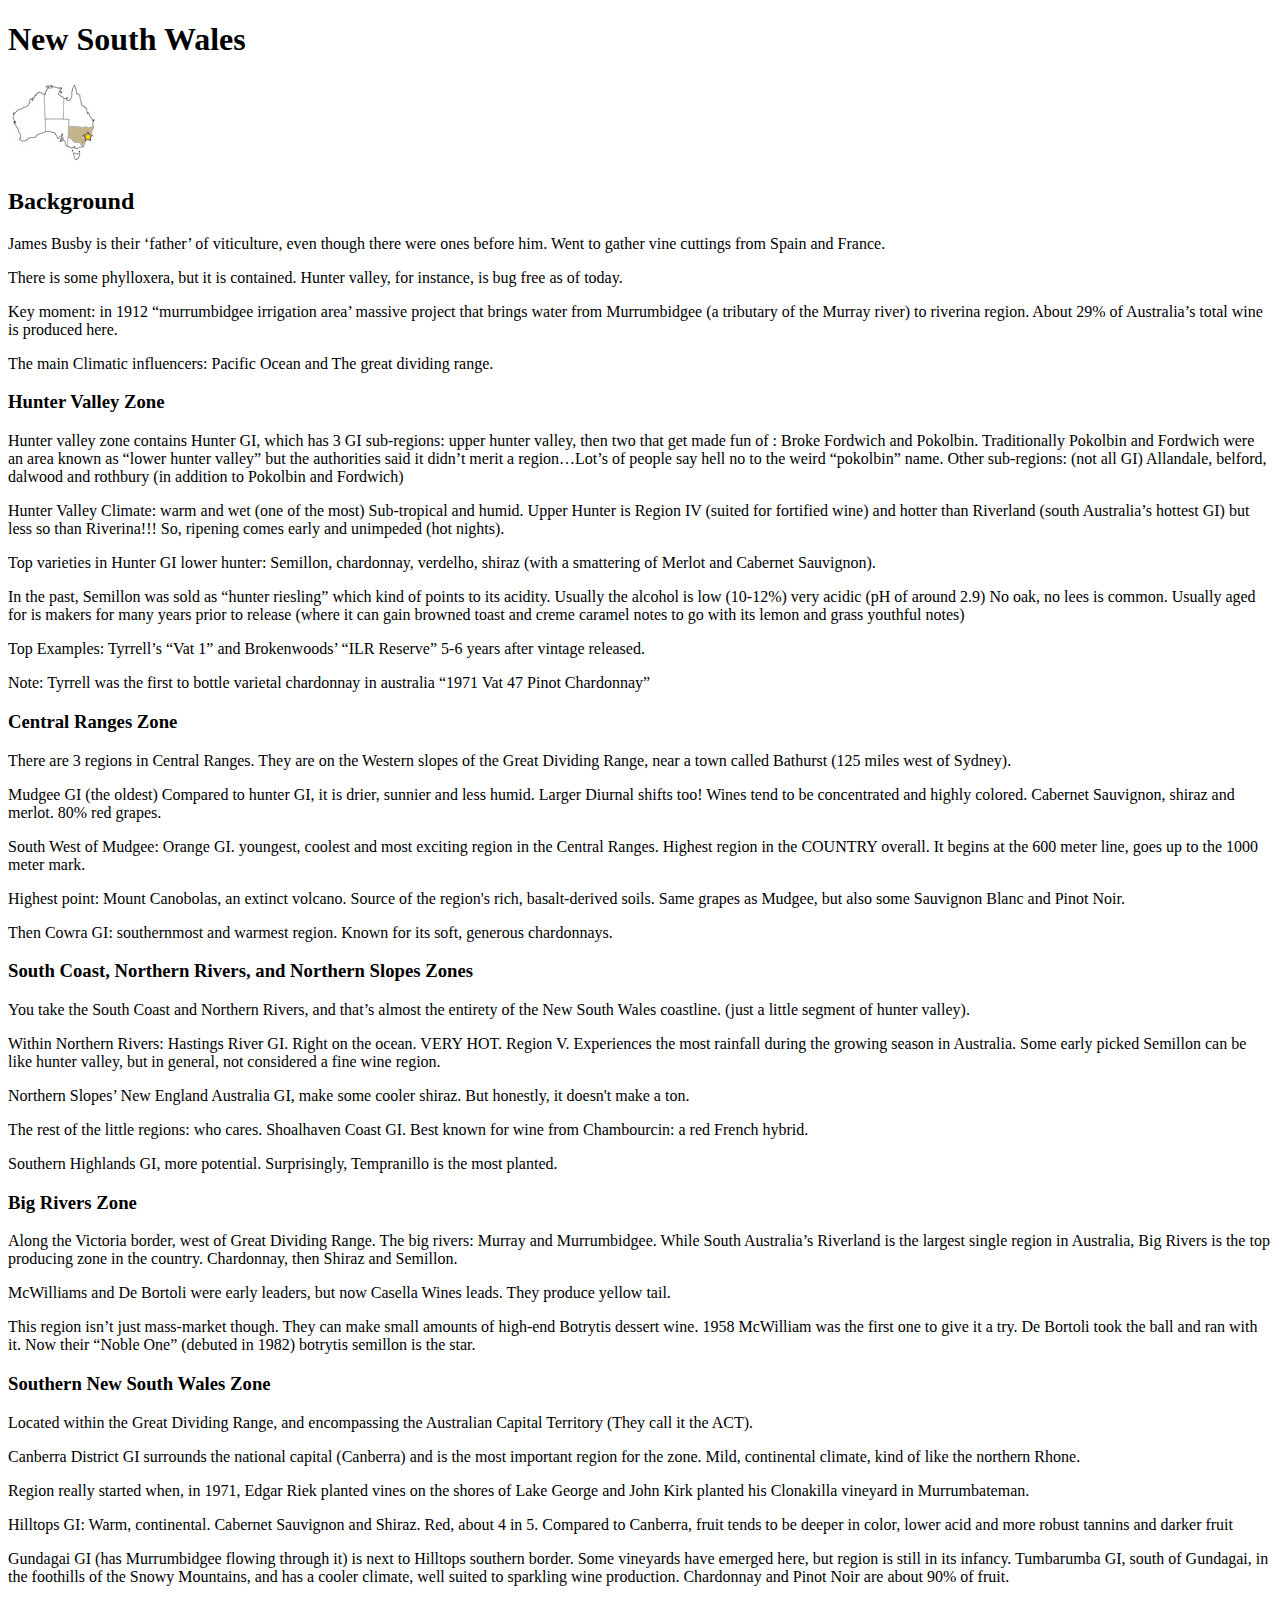
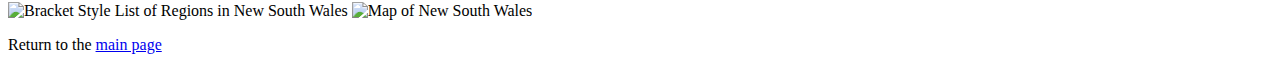
==== zones/new-south-wales.html @ f4718a25 "add New South Wales basics" ====
<!DOCTYPE html>
<html lang="en">
<head>
    <meta charset="UTF-8">
    <title>New South Wales</title>
</head>
<body>
    <h1>New South Wales</h1>
    <img src="../images/newsouthwales.jpg" alt="a small image of New South Wales">
    <h2>Background</h2>
    <p>James Busby is their ‘father’ of viticulture, even though there were ones before him. Went to gather vine cuttings from Spain and France.</p>
    <p>There is some phylloxera, but it is contained. Hunter valley, for instance, is bug free as of today.</p>
    <p>Key moment: in 1912 “murrumbidgee irrigation area’ massive project that brings water from Murrumbidgee (a tributary of the Murray river) to riverina region. 
        About 29% of Australia’s total wine is produced here.</p>
    <p>The main Climatic influencers: Pacific Ocean and The great dividing range. </p>

    <h3>Hunter Valley Zone</h3>

    <p>Hunter valley zone contains Hunter GI, which has 3 GI sub-regions: upper hunter valley, then two that get made fun of : Broke Fordwich and Pokolbin. Traditionally Pokolbin and Fordwich were an area known as “lower hunter valley” but the authorities said it didn’t merit a region…Lot’s of people say hell no to the weird “pokolbin” name.
        Other sub-regions: (not all GI) Allandale, belford, dalwood and rothbury (in addition to Pokolbin and Fordwich)</p>
    <p>Hunter Valley Climate: warm and wet (one of the most) Sub-tropical and humid. Upper Hunter is Region IV (suited for fortified wine) and hotter than Riverland (south Australia’s hottest GI) but less so than Riverina!!! So, ripening comes early and unimpeded (hot nights). </p>
    <p>Top varieties in Hunter GI lower hunter: Semillon, chardonnay, verdelho, shiraz (with a smattering of Merlot and Cabernet Sauvignon).</p>
    <p>In the past, Semillon was sold as “hunter riesling” which kind of points to its acidity.  Usually the alcohol is low (10-12%) very acidic (pH of around 2.9) No oak, no lees is common. Usually aged for is makers for many years prior to release (where it can gain browned toast and creme caramel notes to go with its lemon and grass youthful notes)</p>
    <p>Top Examples: Tyrrell’s “Vat 1” and Brokenwoods’ “ILR Reserve” 5-6 years after vintage released. </p>
    <p>Note: Tyrrell was the first to bottle varietal chardonnay in australia “1971 Vat 47 Pinot Chardonnay”</p>
   
    <h3>Central Ranges Zone</h3>
   
    <p>There are 3 regions in Central Ranges. They are on the Western slopes of the Great Dividing Range, near a town called Bathurst (125 miles west of Sydney).</p>
    <p>Mudgee GI (the oldest) Compared to hunter GI, it is drier, sunnier and less humid. Larger Diurnal shifts too! Wines tend to be concentrated and highly colored. Cabernet Sauvignon, shiraz and merlot. 80% red grapes. </p>
    <p>South West of Mudgee: Orange GI. youngest, coolest and most exciting region in the Central Ranges. Highest region in the COUNTRY overall. It begins at the 600 meter line, goes up to the 1000 meter mark.</p>
    <p>Highest point: Mount Canobolas, an extinct volcano. Source of the region's rich, basalt-derived soils. Same grapes as Mudgee, but also some Sauvignon Blanc and Pinot Noir.</p>
    <p>Then Cowra GI: southernmost and warmest region. Known for its soft, generous chardonnays.</p>

    <h3>South Coast, Northern Rivers, and Northern Slopes Zones</h3>
    
    <p>You take the South Coast and Northern Rivers, and that’s almost the entirety of the New South Wales coastline. (just a little segment of hunter valley).</p>
    <p>Within Northern Rivers: Hastings River GI. Right on the ocean. VERY HOT. Region V. Experiences the most rainfall during the growing season in Australia. Some early picked Semillon can be like hunter valley, but in general, not considered a fine wine region.</p>
    <p>Northern Slopes’ New England Australia GI, make some cooler shiraz. But honestly, it doesn't make a ton.</p>
    <p>The rest of the little regions: who cares. Shoalhaven Coast GI. Best known for wine from Chambourcin: a red French hybrid. </p>
    <p>Southern Highlands GI, more potential. Surprisingly, Tempranillo is the most planted.</p>

    <h3>Big Rivers Zone</h3>

    <p>Along the Victoria border, west of Great Dividing Range.  The big rivers: Murray and Murrumbidgee. 
        While South Australia’s Riverland is the largest single region in Australia, Big Rivers is the top producing zone in the country. Chardonnay, then Shiraz and Semillon. 
        </p>
    <p>McWilliams and De Bortoli were early leaders, but now Casella Wines leads. They produce yellow tail.</p>
    <p>This region isn’t just mass-market though. They can make small amounts of high-end Botrytis dessert wine. 1958 McWilliam was the first one to give it a try. De Bortoli took the ball and ran with it. Now their “Noble One” (debuted in 1982)  botrytis semillon is the star.</p>

    <h3>Southern New South Wales Zone</h3>

    <p>Located within the Great Dividing Range, and encompassing the Australian Capital Territory (They call it the ACT).</p>
    <p>Canberra District GI surrounds the national capital (Canberra) and is the most important region for the zone. Mild, continental climate, kind of like the northern Rhone. </p>
    <p>Region really started when, in 1971, Edgar Riek planted vines on the shores of Lake George and John Kirk planted his Clonakilla vineyard in Murrumbateman. </p>
    <p>Hilltops GI: Warm, continental. Cabernet Sauvignon and Shiraz. Red, about 4 in 5. Compared to Canberra, fruit tends to be deeper in color, lower acid and more robust tannins and darker fruit</p>
    <p>Gundagai GI (has Murrumbidgee flowing through it) is next to Hilltops southern border. Some vineyards have emerged here, but region is still in its infancy. 
        Tumbarumba GI, south of Gundagai, in the foothills of the Snowy Mountains, and has a cooler climate, well suited to sparkling wine production. Chardonnay and Pinot Noir are about 90% of fruit. 
        </p>

        <img  scr="../image/NSW.jpg" alt="Bracket Style List of Regions in New South Wales">
        <img scr="../image/NSW1.jpg" alt="Map of New South Wales">
        
    <p>Return to the <a href="../index.html">main page</a></p>



</body>
</html>
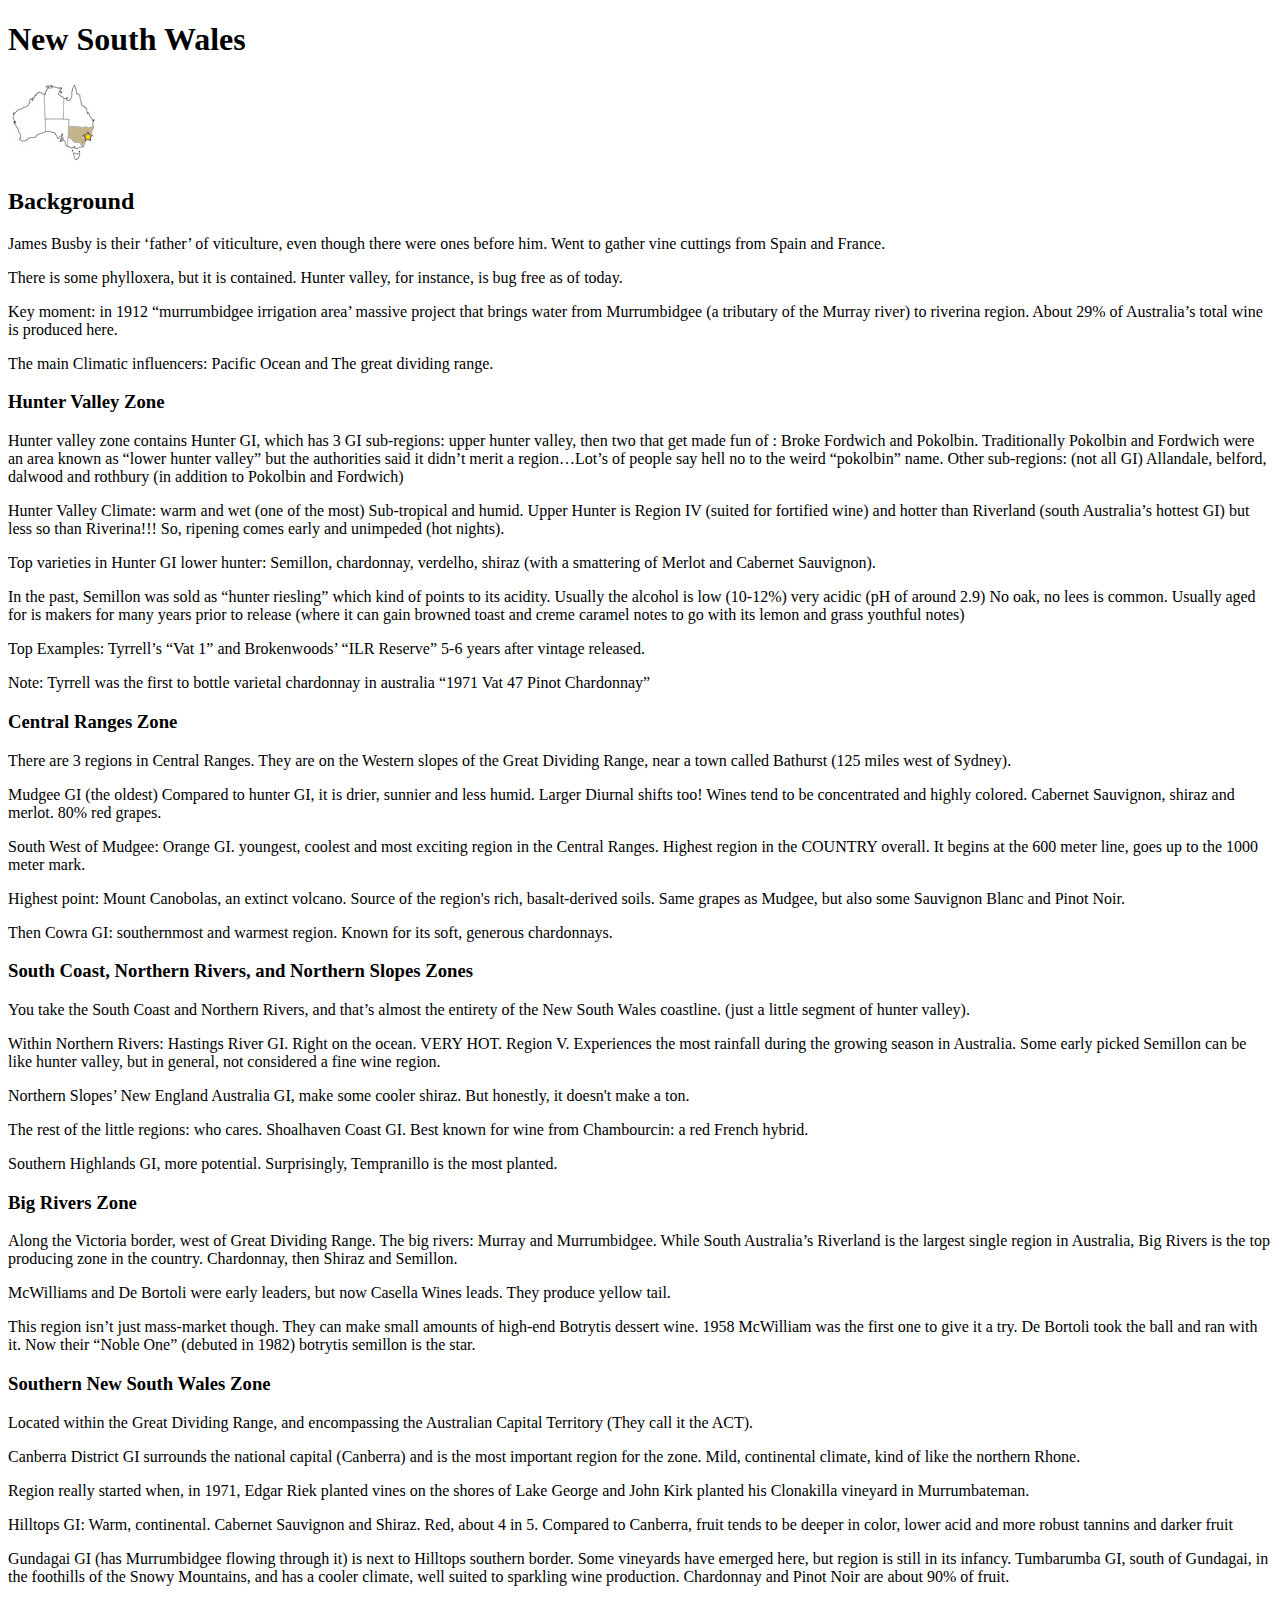
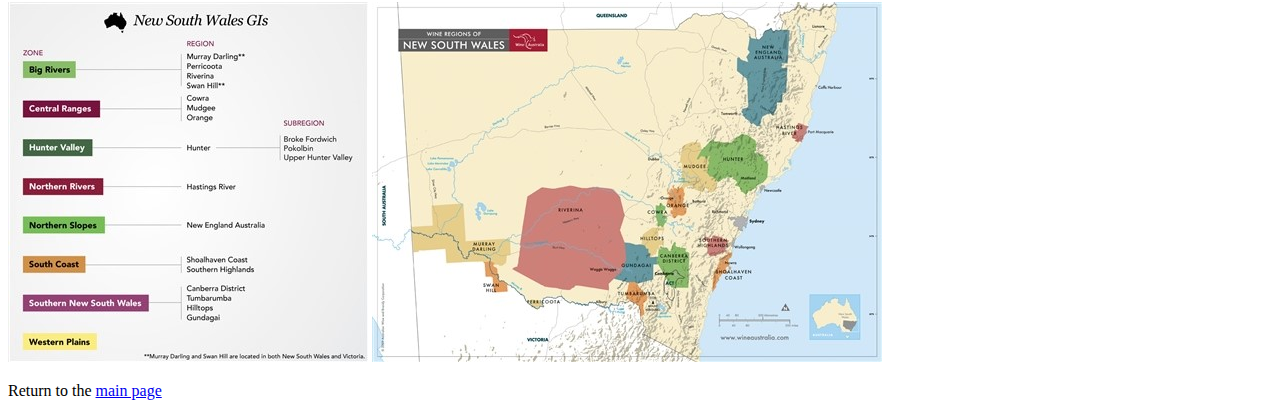
==== commit 9d935268: "fix small typo" ====
--- a/zones/new-south-wales.html
+++ b/zones/new-south-wales.html
@@ -58,9 +58,9 @@
         Tumbarumba GI, south of Gundagai, in the foothills of the Snowy Mountains, and has a cooler climate, well suited to sparkling wine production. Chardonnay and Pinot Noir are about 90% of fruit. 
         </p>
 
-        <img  scr="../image/NSW.jpg" alt="Bracket Style List of Regions in New South Wales">
-        <img scr="../image/NSW1.jpg" alt="Map of New South Wales">
-        
+        <img src="../images/NSW.jpg" alt="Bracket Style List of Regions in New South Wales">
+        <img src="../images/NSW1.jpg" alt="Map of New South Wales">
+
     <p>Return to the <a href="../index.html">main page</a></p>
 
 
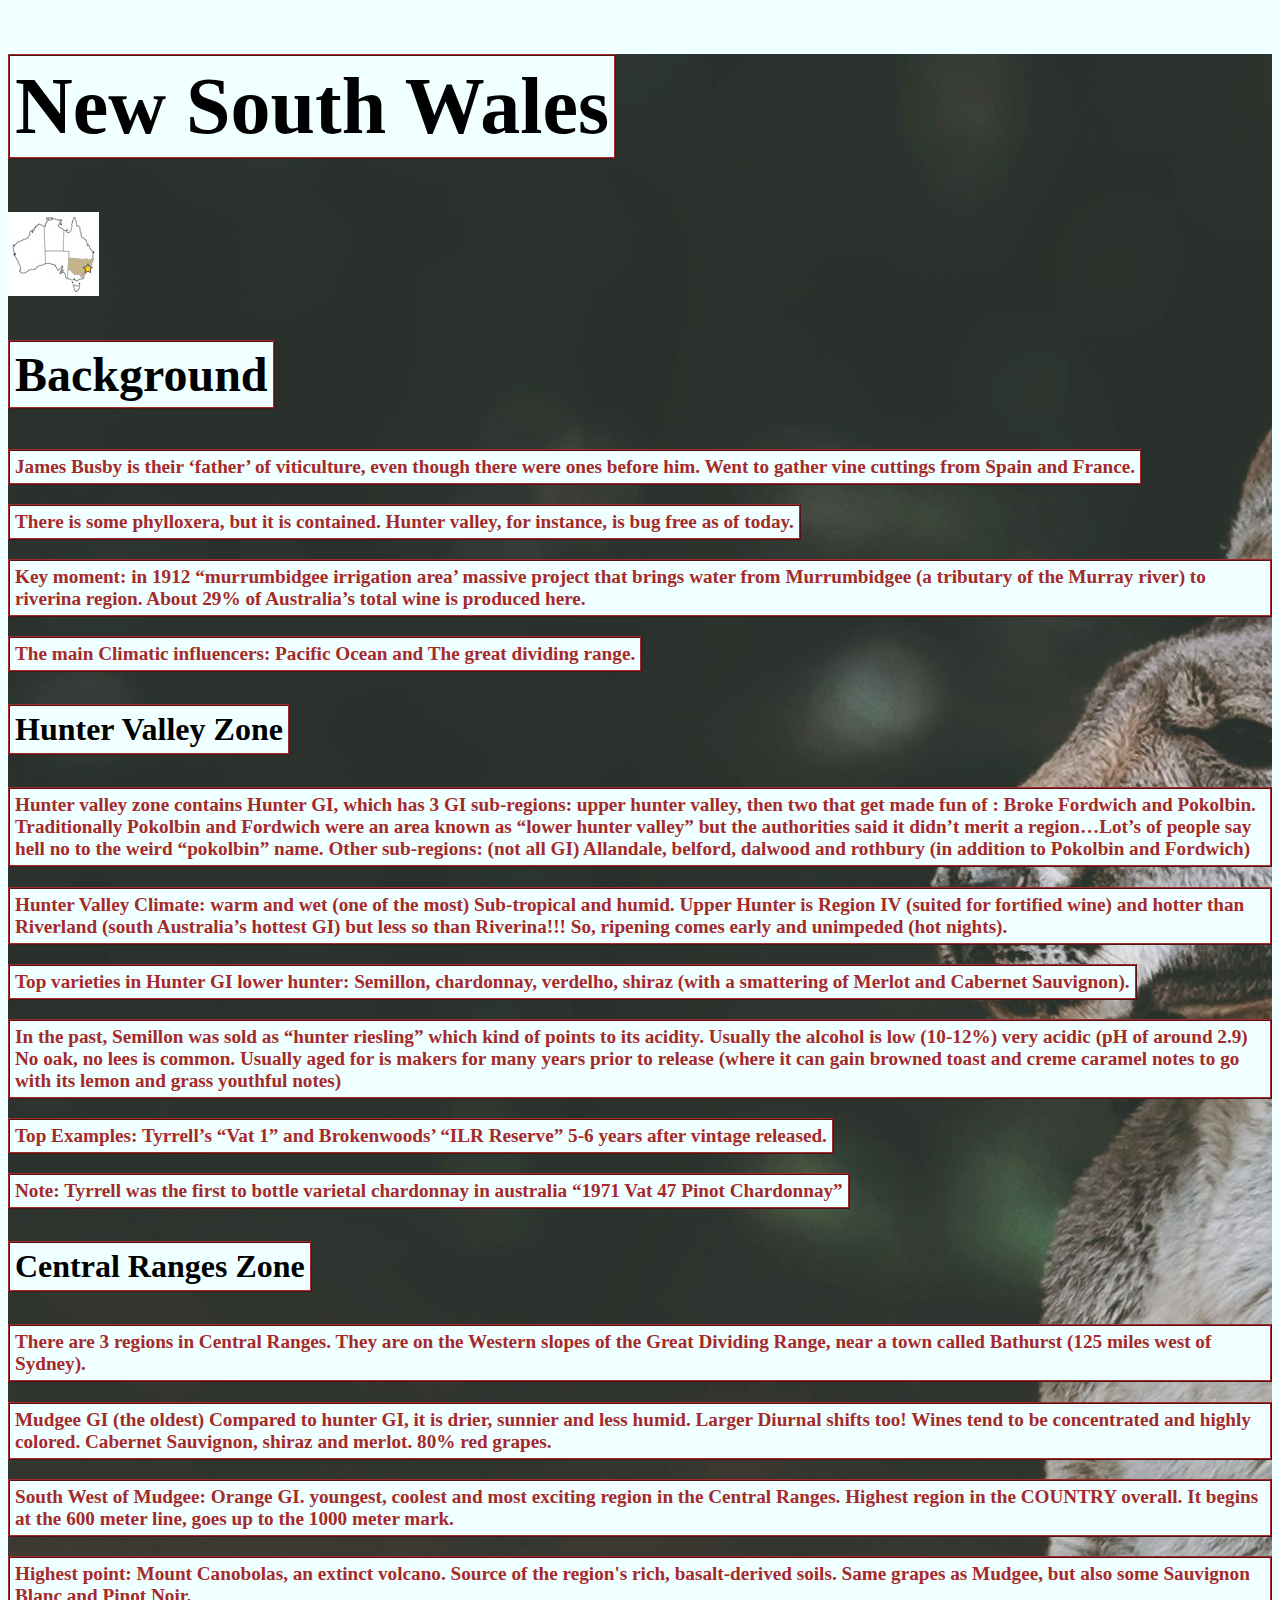
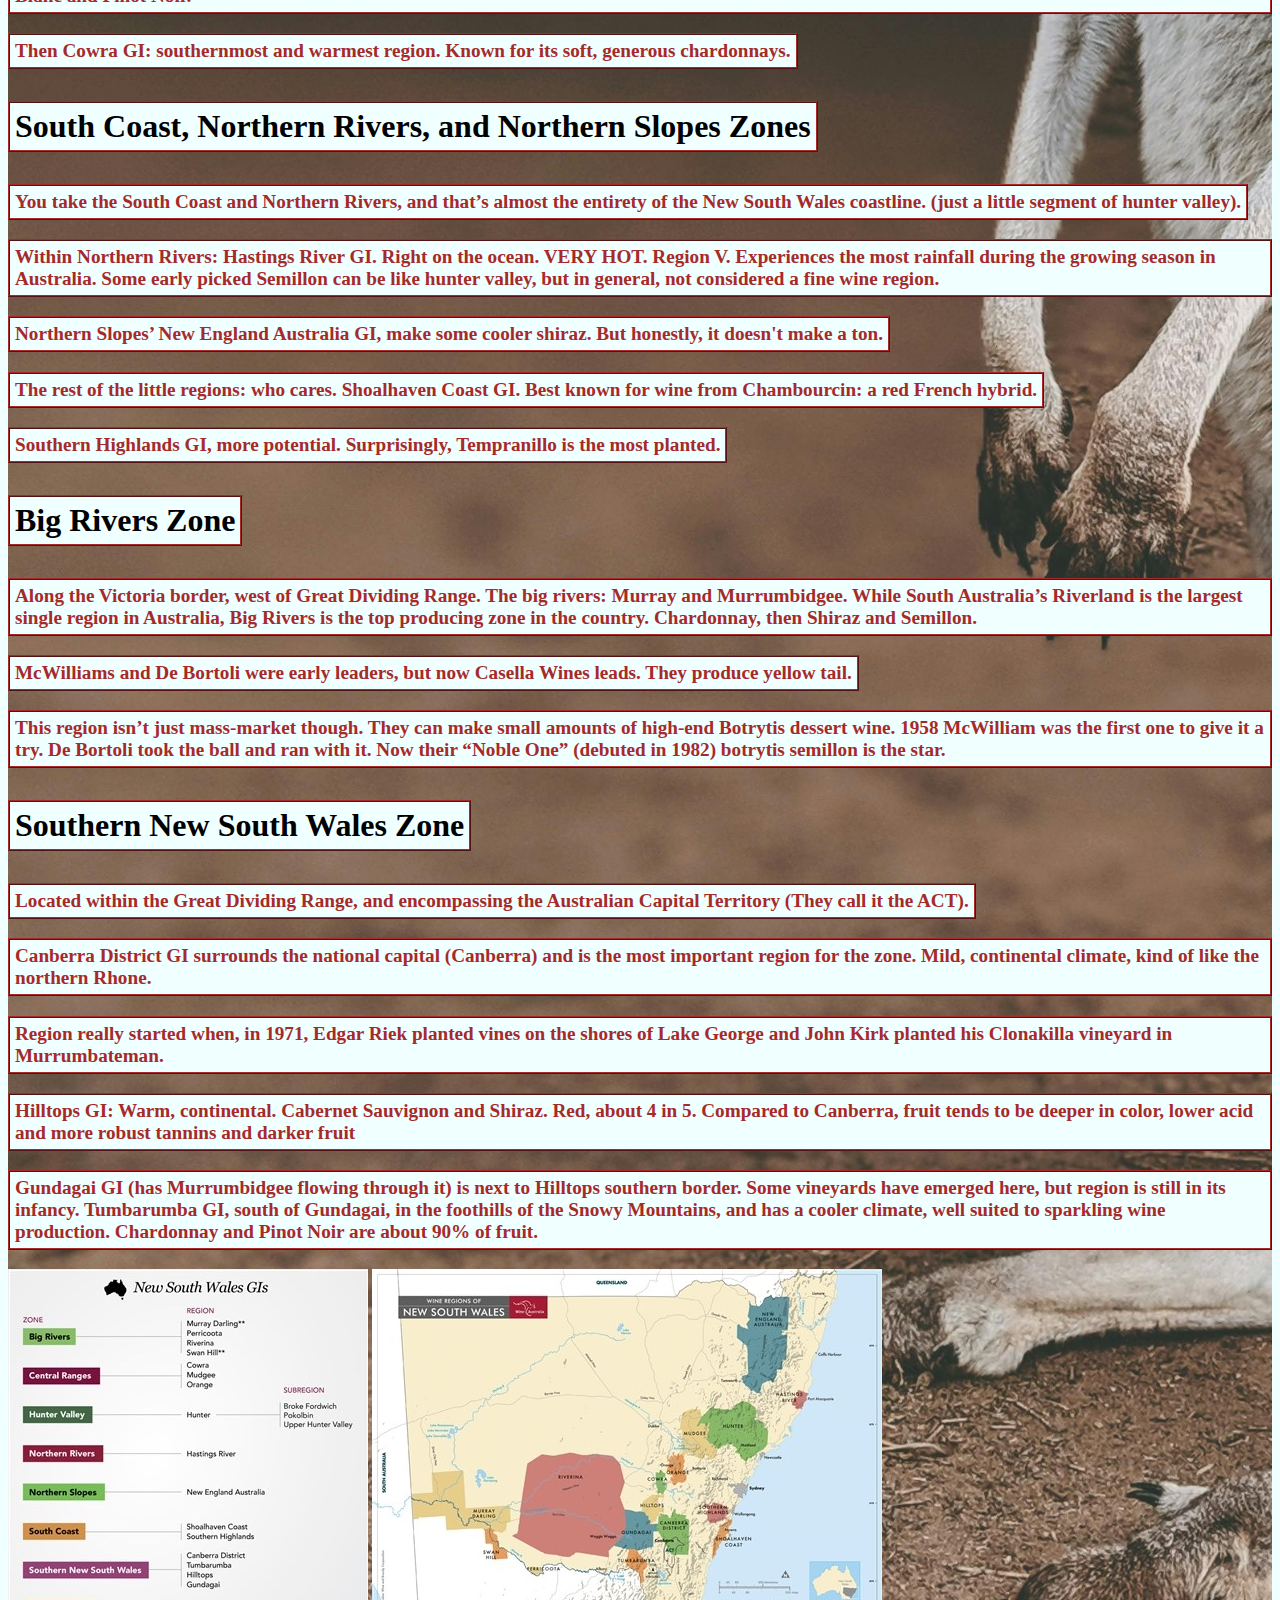
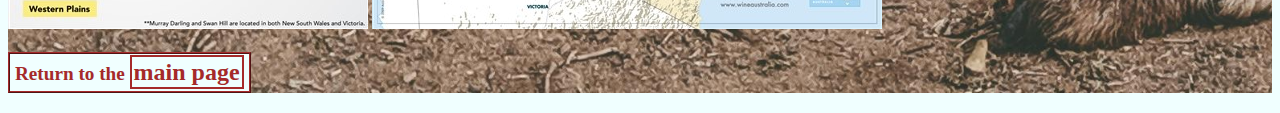
==== commit 2895fd3b: "add first css stylings" ====
--- a/zones/new-south-wales.html
+++ b/zones/new-south-wales.html
@@ -3,6 +3,7 @@
 <head>
     <meta charset="UTF-8">
     <title>New South Wales</title>
+    <link rel="stylesheet" href="../styles.css"> 
 </head>
 <body>
     <h1>New South Wales</h1>
--- a/styles.css
+++ b/styles.css
@@ -0,0 +1,79 @@
+body {
+    background-image: url('/images/pexels-valeriia-miller-2573494.jpg');
+    background-size: cover;
+}
+
+
+.region {
+    text-emphasis: 30px;
+    text-transform: uppercase;
+}
+
+.important-term {
+    text-emphasis:bold
+;
+}
+
+* {
+text-align: left;
+font-family:Georgia, 'Times New Roman', Times, serif;
+background-color:azure;
+}
+p,h1, h2, h3, li {
+    display:table;
+    padding:5px;
+    border:2px;
+    border-color:brown;
+    border-style:ridge;
+
+}
+
+p {
+    font-weight:900;
+    font-size: larger;
+    color:brown;
+
+}
+
+h1 {
+    font-size: 500%;
+    text-align: center;
+}
+
+
+h2 {
+    font-size: 300%;
+    text-align: center;
+}
+
+h3 {
+    font-size: 200%;
+}
+.span {
+    display: inline;
+}
+span.nav {
+    display:flex;
+    flex-wrap: wrap;
+    flex:auto;
+}
+
+li a, a{
+text-decoration: none;
+color:brown;
+font-size: 48px;
+border: 2px;
+border-color: brown;
+border-style:solid;
+padding:2px;
+}
+
+a{
+    text-decoration: none;
+    color:brown;
+    font-size: 24px;
+    border: 2px;
+    border-color: brown;
+    border-style:solid;
+    padding:2px;
+    }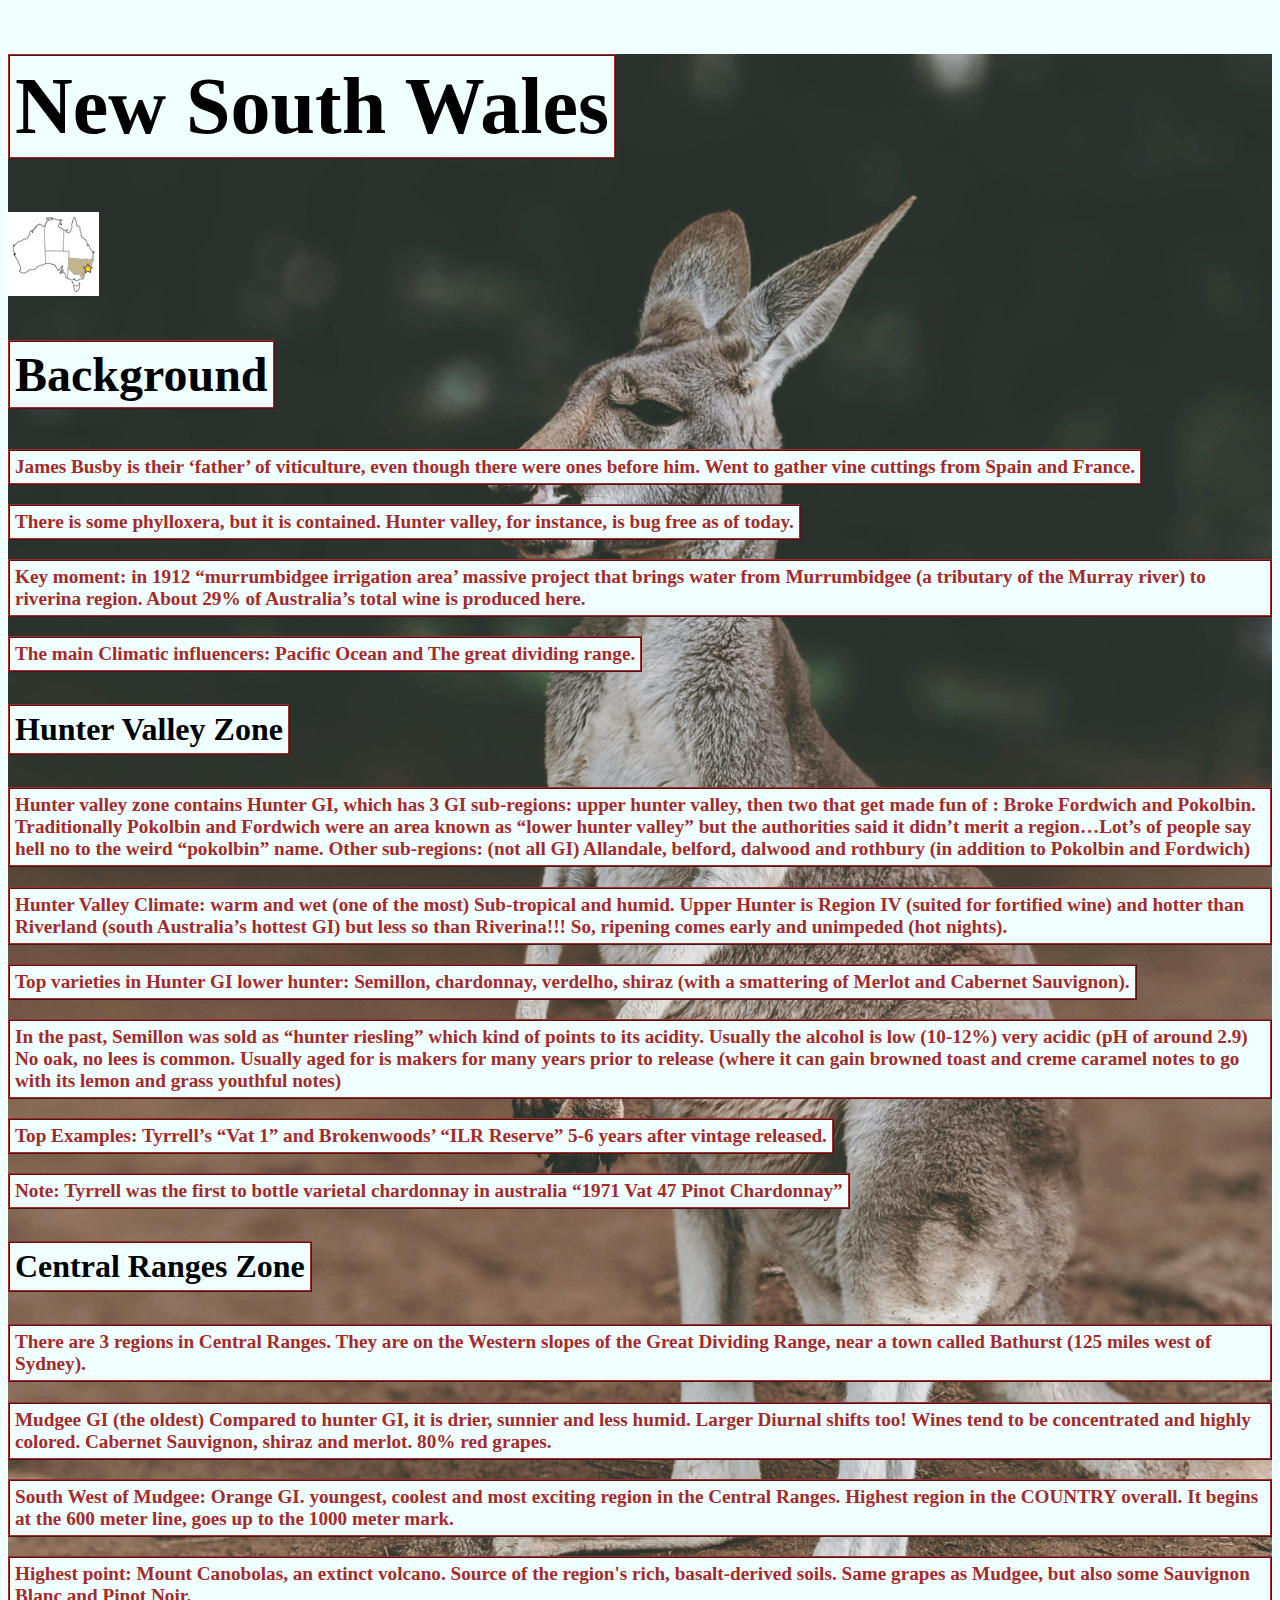
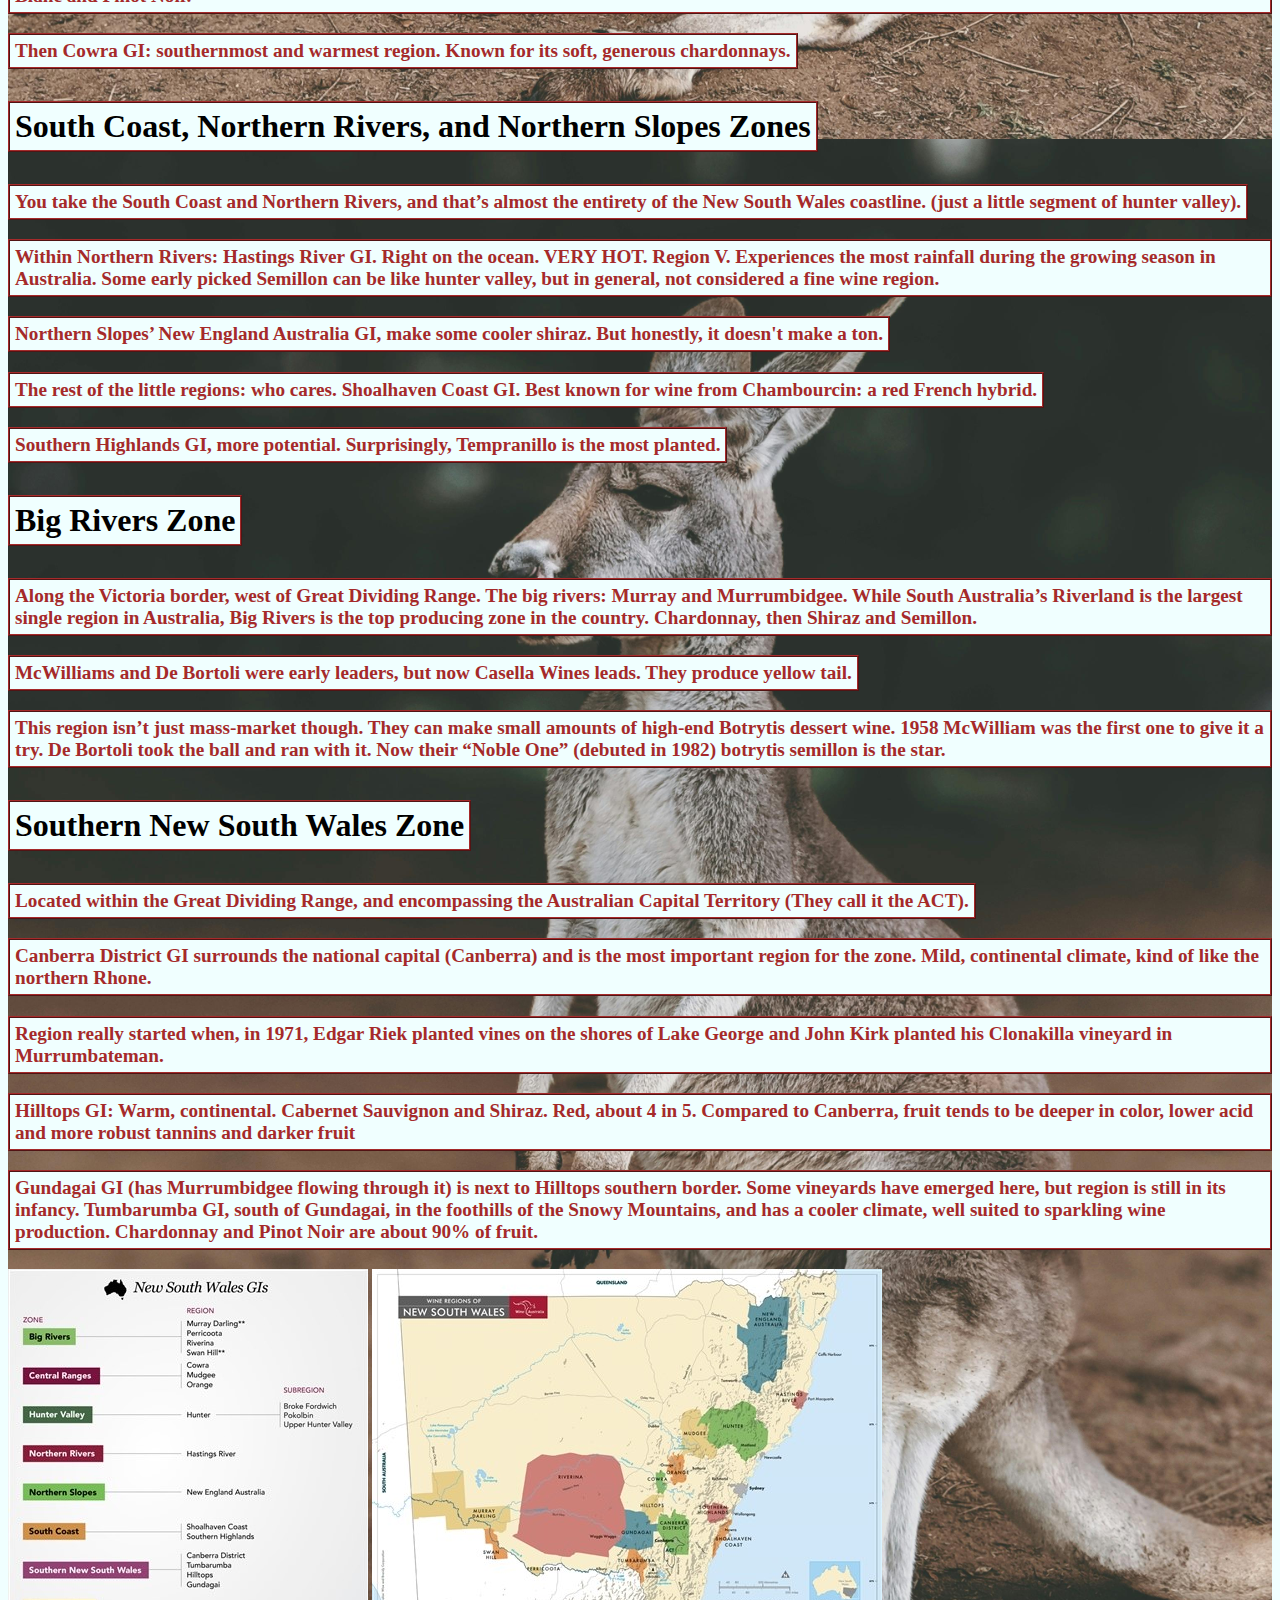
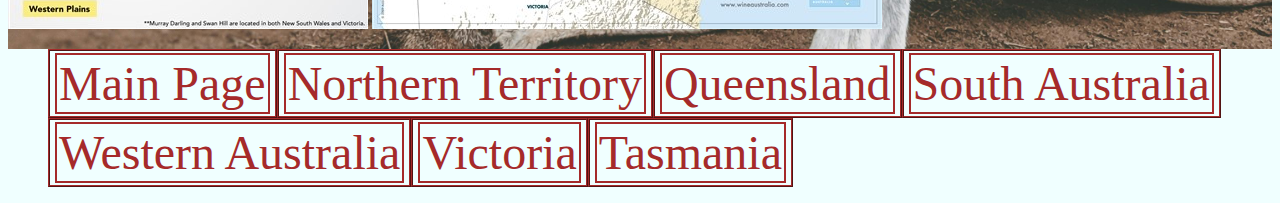
==== commit 599e2e8f: "add nav bar to all pages" ====
--- a/zones/new-south-wales.html
+++ b/zones/new-south-wales.html
@@ -5,7 +5,7 @@
     <title>New South Wales</title>
     <link rel="stylesheet" href="../styles.css"> 
 </head>
-<body>
+<body class="nested" class="nsw">
     <h1>New South Wales</h1>
     <img src="../images/newsouthwales.jpg" alt="a small image of New South Wales">
     <h2>Background</h2>
@@ -62,8 +62,17 @@
         <img src="../images/NSW.jpg" alt="Bracket Style List of Regions in New South Wales">
         <img src="../images/NSW1.jpg" alt="Map of New South Wales">
 
-    <p>Return to the <a href="../index.html">main page</a></p>
-
+   
+    <ul><span class="nav">
+        <li><a href="../index.html">Main Page</a></li>
+        <li><a href="./northern-territory.html">Northern Territory</a></li>
+        <li><a href="./queensland.html">Queensland</a></li>
+        <li><a href="./south-australia.html">South Australia</a></li>
+        <li><a href="./western-australia.html">Western Australia</a></li>
+        <li><a href="./victoria.html">Victoria</a></li>
+        <li><a href="./tasmania.html">Tasmania</a></li>
+    </span>
+    </ul>
 
 
 </body>
--- a/styles.css
+++ b/styles.css
@@ -1,8 +1,11 @@
 body {
-    background-image: url('/images/pexels-valeriia-miller-2573494.jpg');
-    background-size: cover;
+    background-image:url('./images/kangaroo.jpg');
+    background-size:contain;
 }
-
+body.nested {
+    background-image:url('./images/kangaroo.jpg');
+    background-size:contain;
+}
 
 .region {
     text-emphasis: 30px;
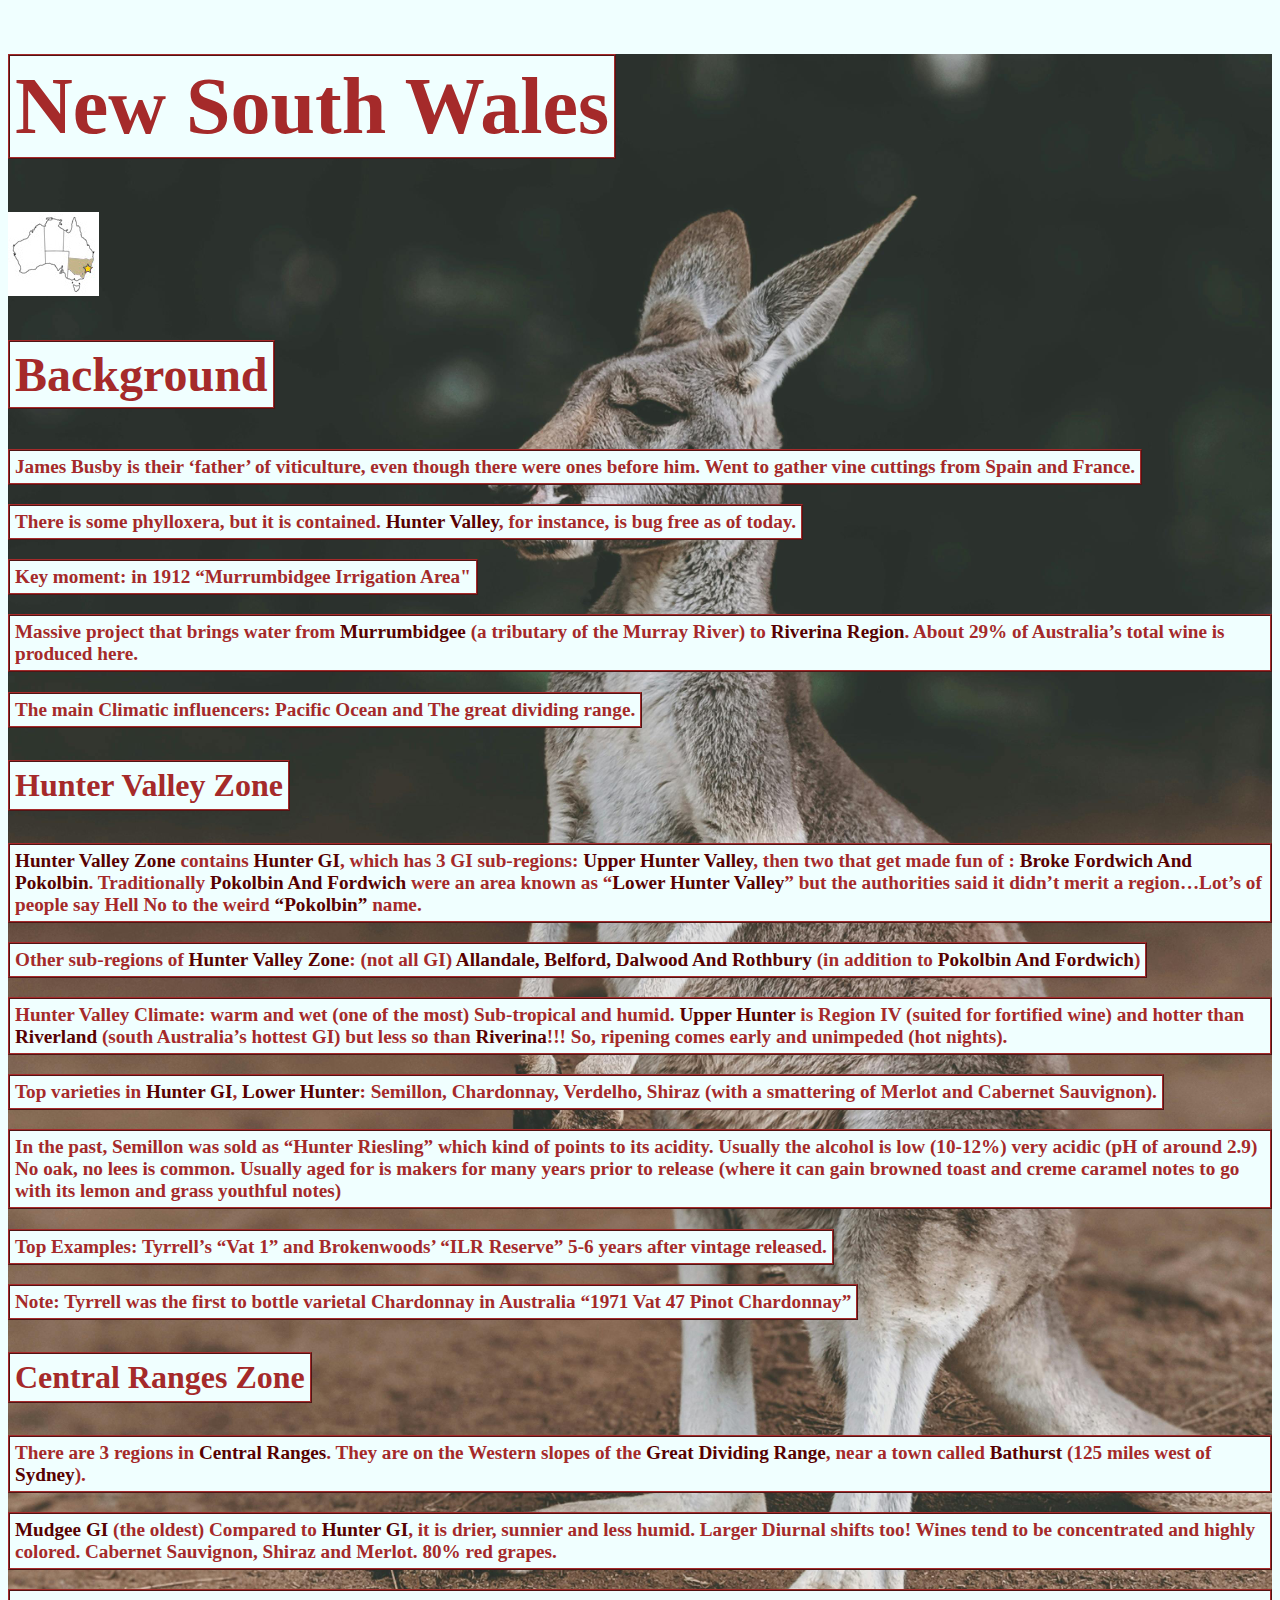
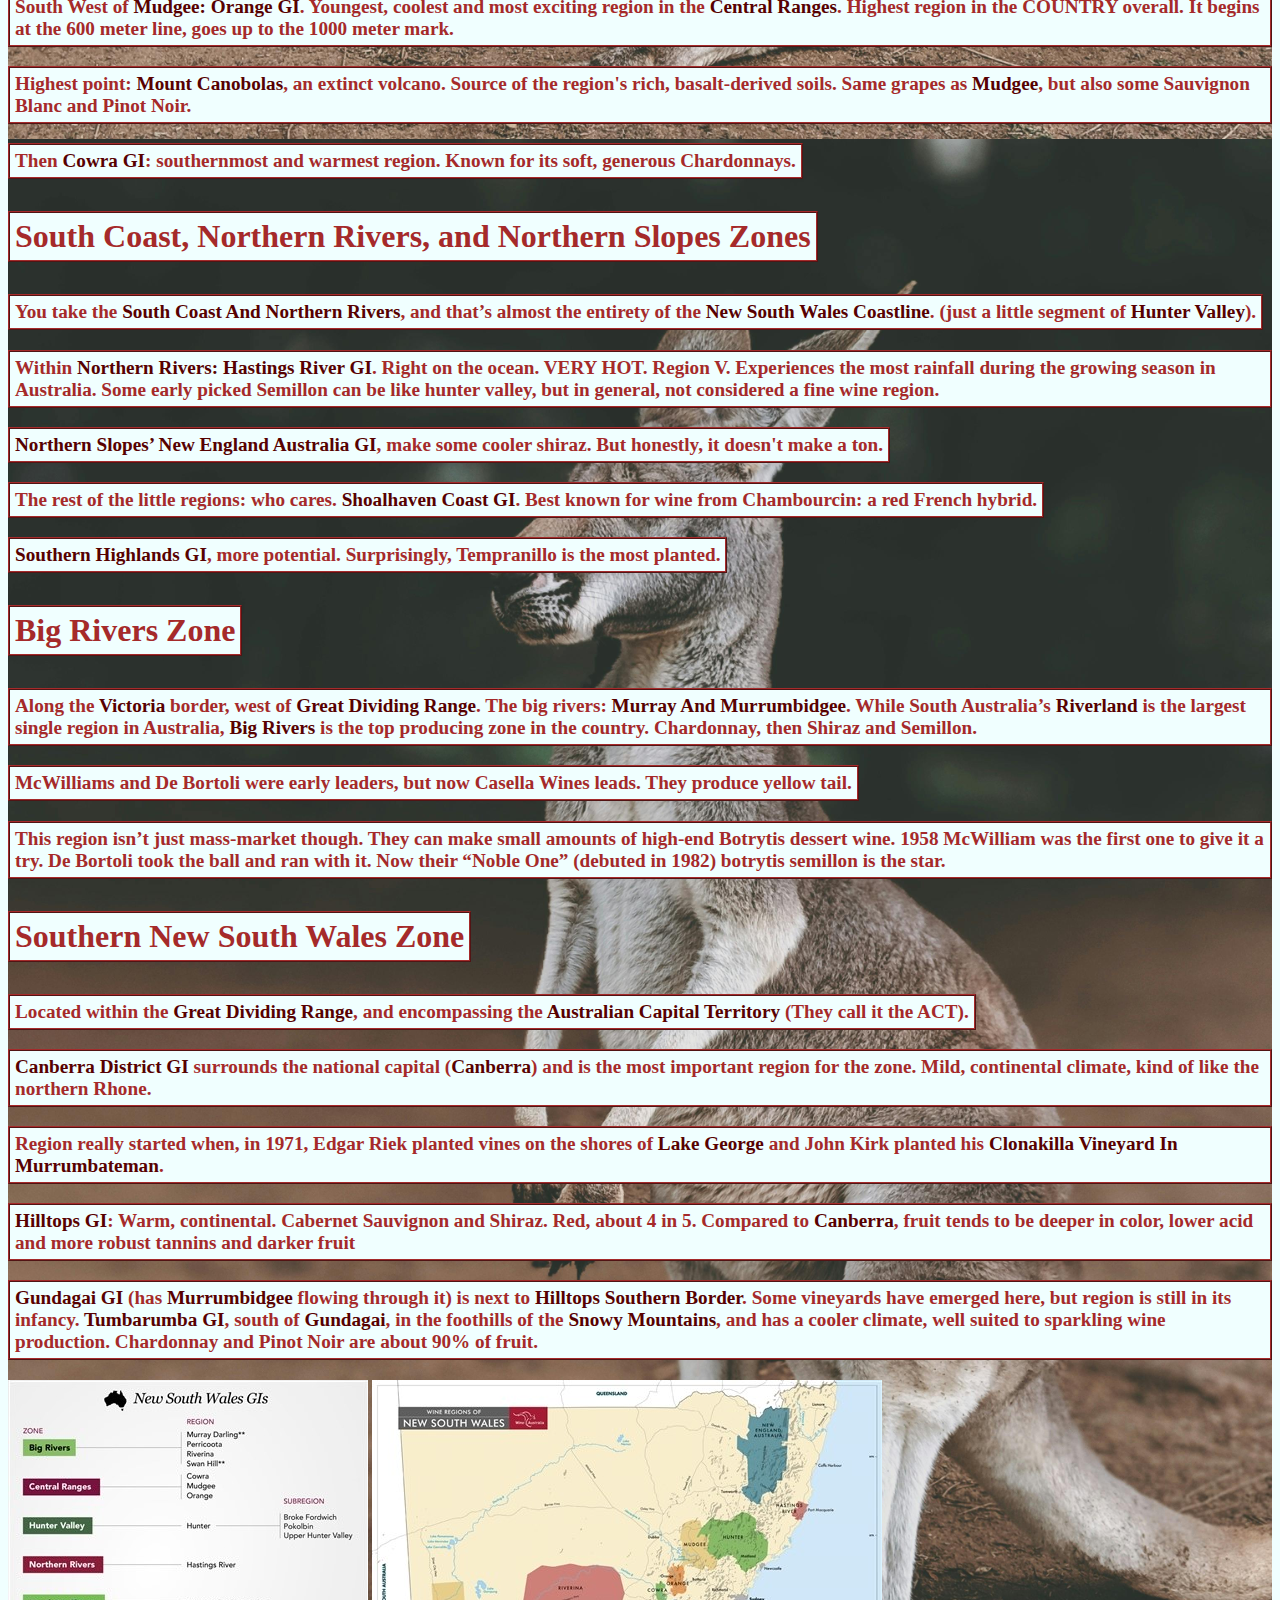
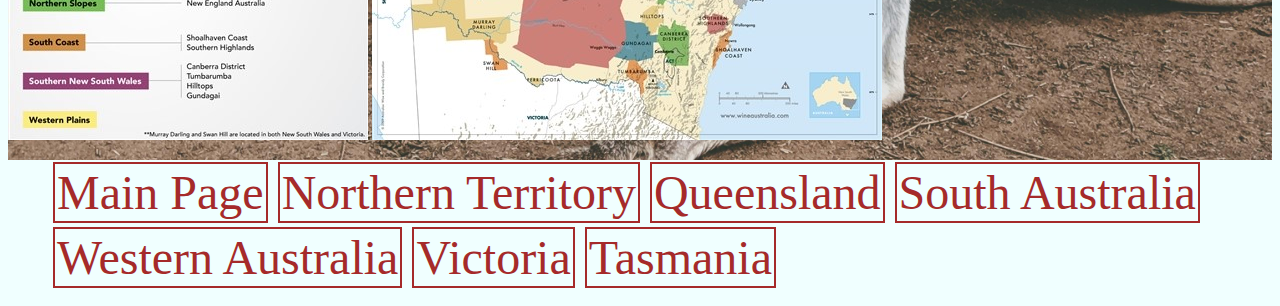
==== commit ff037c72: "add span and class to NSW" ====
--- a/zones/new-south-wales.html
+++ b/zones/new-south-wales.html
@@ -9,54 +9,100 @@
     <h1>New South Wales</h1>
     <img src="../images/newsouthwales.jpg" alt="a small image of New South Wales">
     <h2>Background</h2>
-    <p>James Busby is their ‘father’ of viticulture, even though there were ones before him. Went to gather vine cuttings from Spain and France.</p>
-    <p>There is some phylloxera, but it is contained. Hunter valley, for instance, is bug free as of today.</p>
-    <p>Key moment: in 1912 “murrumbidgee irrigation area’ massive project that brings water from Murrumbidgee (a tributary of the Murray river) to riverina region. 
+    <p><span class="important-person">James Busby</span> is their ‘father’ of viticulture, even though there were ones before him. 
+        Went to gather vine cuttings from Spain and France.</p>
+    <p>There is some <span class="important-terms">phylloxera</span>, but it is contained. <span class="region">Hunter valley</span>, for instance, is bug free as of today.</p>
+    <p>Key moment: in 1912 <span class="important-terms">“Murrumbidgee Irrigation Area"</span> </p>
+    <p>Massive project that brings water from <span class="region">Murrumbidgee</span>
+         (a tributary of the Murray River) to <span class="region">Riverina region</span>. 
         About 29% of Australia’s total wine is produced here.</p>
     <p>The main Climatic influencers: Pacific Ocean and The great dividing range. </p>
 
     <h3>Hunter Valley Zone</h3>
 
-    <p>Hunter valley zone contains Hunter GI, which has 3 GI sub-regions: upper hunter valley, then two that get made fun of : Broke Fordwich and Pokolbin. Traditionally Pokolbin and Fordwich were an area known as “lower hunter valley” but the authorities said it didn’t merit a region…Lot’s of people say hell no to the weird “pokolbin” name.
-        Other sub-regions: (not all GI) Allandale, belford, dalwood and rothbury (in addition to Pokolbin and Fordwich)</p>
-    <p>Hunter Valley Climate: warm and wet (one of the most) Sub-tropical and humid. Upper Hunter is Region IV (suited for fortified wine) and hotter than Riverland (south Australia’s hottest GI) but less so than Riverina!!! So, ripening comes early and unimpeded (hot nights). </p>
-    <p>Top varieties in Hunter GI lower hunter: Semillon, chardonnay, verdelho, shiraz (with a smattering of Merlot and Cabernet Sauvignon).</p>
-    <p>In the past, Semillon was sold as “hunter riesling” which kind of points to its acidity.  Usually the alcohol is low (10-12%) very acidic (pH of around 2.9) No oak, no lees is common. Usually aged for is makers for many years prior to release (where it can gain browned toast and creme caramel notes to go with its lemon and grass youthful notes)</p>
+    <p><span class="region">Hunter Valley Zone</span> contains <span class="region">Hunter GI</span>, 
+        which has 3 GI sub-regions: <span class="region">Upper Hunter Valley</span>, 
+        then two that get made fun of : <span class="region">Broke Fordwich and Pokolbin</span>. 
+        Traditionally <span class="region">Pokolbin and Fordwich</span> were an area known as “<span class="region">Lower Hunter Valley</span>” 
+        but the authorities said it didn’t merit a region…Lot’s of people say Hell No to the weird
+         <span class="region">“pokolbin”</span> name.</p>
+        <p>Other sub-regions of <span class="region">Hunter Valley Zone</span>: 
+            (not all GI) <span class="region">Allandale, Belford, Dalwood and Rothbury</span> (in addition to <span class="region">Pokolbin and Fordwich</span>)</p>
+    <p>Hunter Valley Climate: warm and wet (one of the most) Sub-tropical and humid.
+        <span class="region">Upper Hunter</span> is Region IV (suited for fortified wine) and hotter than <span class="region">Riverland</span> 
+        (south Australia’s hottest GI) but less so than <span class="region">Riverina</span>!!! So, ripening comes early and unimpeded (hot nights). </p>
+    <p>Top varieties in <span class="region">Hunter GI</span>, <span class="region">Lower Hunter</span>: 
+        Semillon, Chardonnay, Verdelho, Shiraz (with a smattering of Merlot and Cabernet Sauvignon).</p>
+    <p>In the past, Semillon was sold as “Hunter Riesling” which kind of points to its acidity. 
+         Usually the alcohol is low (10-12%) very acidic (pH of around 2.9) No oak, no lees is common. 
+         Usually aged for is makers for many years prior to release 
+         (where it can gain browned toast and creme caramel notes to go with its lemon and grass youthful notes)</p>
     <p>Top Examples: Tyrrell’s “Vat 1” and Brokenwoods’ “ILR Reserve” 5-6 years after vintage released. </p>
-    <p>Note: Tyrrell was the first to bottle varietal chardonnay in australia “1971 Vat 47 Pinot Chardonnay”</p>
+    <p>Note: Tyrrell was the first to bottle varietal Chardonnay in Australia “1971 Vat 47 Pinot Chardonnay”</p>
    
     <h3>Central Ranges Zone</h3>
    
-    <p>There are 3 regions in Central Ranges. They are on the Western slopes of the Great Dividing Range, near a town called Bathurst (125 miles west of Sydney).</p>
-    <p>Mudgee GI (the oldest) Compared to hunter GI, it is drier, sunnier and less humid. Larger Diurnal shifts too! Wines tend to be concentrated and highly colored. Cabernet Sauvignon, shiraz and merlot. 80% red grapes. </p>
-    <p>South West of Mudgee: Orange GI. youngest, coolest and most exciting region in the Central Ranges. Highest region in the COUNTRY overall. It begins at the 600 meter line, goes up to the 1000 meter mark.</p>
-    <p>Highest point: Mount Canobolas, an extinct volcano. Source of the region's rich, basalt-derived soils. Same grapes as Mudgee, but also some Sauvignon Blanc and Pinot Noir.</p>
-    <p>Then Cowra GI: southernmost and warmest region. Known for its soft, generous chardonnays.</p>
+    <p>There are 3 regions in <span class="region">Central Ranges</span>. 
+        They are on the Western slopes of the <span class="region">Great Dividing Range</span>, 
+        near a town called <span class="region">Bathurst</span> (125 miles west of <span class="region">Sydney</span>).</p>
+    <p><span class="region">Mudgee GI</span> (the oldest) Compared to <span class="region">Hunter GI</span>,
+         it is drier, sunnier and less humid. Larger Diurnal shifts too! Wines tend 
+         to be concentrated and highly colored. Cabernet Sauvignon, Shiraz and Merlot. 80% red grapes. </p>
+    <p>South West of <span class="region">Mudgee: Orange GI</span>. 
+        Youngest, coolest and most exciting region in the <span class="region">Central Ranges</span>.
+         Highest region in the COUNTRY overall. It begins at the 600 meter line, goes up to the 1000 meter mark.</p>
+    <p>Highest point: <span class="region">Mount Canobolas</span>, an extinct volcano. 
+        Source of the region's rich, basalt-derived soils. Same grapes as <span class="region">Mudgee</span>,
+         but also some Sauvignon Blanc and Pinot Noir.</p>
+    <p>Then <span class="region">Cowra GI</span>: southernmost and warmest region. 
+        Known for its soft, generous Chardonnays.</p>
 
     <h3>South Coast, Northern Rivers, and Northern Slopes Zones</h3>
     
-    <p>You take the South Coast and Northern Rivers, and that’s almost the entirety of the New South Wales coastline. (just a little segment of hunter valley).</p>
-    <p>Within Northern Rivers: Hastings River GI. Right on the ocean. VERY HOT. Region V. Experiences the most rainfall during the growing season in Australia. Some early picked Semillon can be like hunter valley, but in general, not considered a fine wine region.</p>
-    <p>Northern Slopes’ New England Australia GI, make some cooler shiraz. But honestly, it doesn't make a ton.</p>
-    <p>The rest of the little regions: who cares. Shoalhaven Coast GI. Best known for wine from Chambourcin: a red French hybrid. </p>
-    <p>Southern Highlands GI, more potential. Surprisingly, Tempranillo is the most planted.</p>
+    <p>You take the <span class="region">South Coast and Northern Rivers</span>, 
+        and that’s almost the entirety of the <span class="region">New South Wales coastline</span>.
+         (just a little segment of <span class="region">Hunter Valley</span>).</p>
+    <p>Within <span class="region">Northern Rivers: Hastings River GI</span>. Right on the ocean. 
+        VERY HOT. Region V. Experiences the most rainfall during the growing season in Australia. 
+        Some early picked Semillon can be like hunter valley, but in general, not considered a fine wine region.</p>
+    <p><span class="region">Northern Slopes’ New England Australia GI</span>, make some cooler shiraz. 
+        But honestly, it doesn't make a ton.</p>
+    <p>The rest of the little regions: who cares. <span class="region">Shoalhaven Coast GI</span>. Best known for wine from 
+        Chambourcin: a red French hybrid. </p>
+    <p><span class="region">Southern Highlands GI</span>, more potential. Surprisingly, Tempranillo is the most planted.</p>
 
     <h3>Big Rivers Zone</h3>
 
-    <p>Along the Victoria border, west of Great Dividing Range.  The big rivers: Murray and Murrumbidgee. 
-        While South Australia’s Riverland is the largest single region in Australia, Big Rivers is the top producing zone in the country. Chardonnay, then Shiraz and Semillon. 
+    <p>Along the <span class="region">Victoria</span> border, west of <span class="region">Great Dividing Range</span>.
+          The big rivers: <span class="region">Murray and Murrumbidgee</span>. 
+        While South Australia’s <span class="region">Riverland</span> is the largest single region in Australia, <span class="region">Big Rivers</span>
+         is the top producing zone in the country. Chardonnay, then Shiraz and Semillon. 
         </p>
     <p>McWilliams and De Bortoli were early leaders, but now Casella Wines leads. They produce yellow tail.</p>
-    <p>This region isn’t just mass-market though. They can make small amounts of high-end Botrytis dessert wine. 1958 McWilliam was the first one to give it a try. De Bortoli took the ball and ran with it. Now their “Noble One” (debuted in 1982)  botrytis semillon is the star.</p>
+    <p>This region isn’t just mass-market though. They can make small amounts of high-end Botrytis dessert wine.
+         1958 McWilliam was the first one to give it a try. De Bortoli took the ball and ran with it. Now their 
+         “Noble One” (debuted in 1982)  botrytis semillon is the star.</p>
 
     <h3>Southern New South Wales Zone</h3>
 
-    <p>Located within the Great Dividing Range, and encompassing the Australian Capital Territory (They call it the ACT).</p>
-    <p>Canberra District GI surrounds the national capital (Canberra) and is the most important region for the zone. Mild, continental climate, kind of like the northern Rhone. </p>
-    <p>Region really started when, in 1971, Edgar Riek planted vines on the shores of Lake George and John Kirk planted his Clonakilla vineyard in Murrumbateman. </p>
-    <p>Hilltops GI: Warm, continental. Cabernet Sauvignon and Shiraz. Red, about 4 in 5. Compared to Canberra, fruit tends to be deeper in color, lower acid and more robust tannins and darker fruit</p>
-    <p>Gundagai GI (has Murrumbidgee flowing through it) is next to Hilltops southern border. Some vineyards have emerged here, but region is still in its infancy. 
-        Tumbarumba GI, south of Gundagai, in the foothills of the Snowy Mountains, and has a cooler climate, well suited to sparkling wine production. Chardonnay and Pinot Noir are about 90% of fruit. 
+    <p>Located within the <span class="region">Great Dividing Range</span>, and encompassing
+         the <span class="region">Australian Capital Territory</span> (They call it the ACT).</p>
+    <p><span class="region">Canberra District GI</span> surrounds the national capital 
+        (<span class="region">Canberra</span>) and is the most important region for the zone.
+         Mild, continental climate, kind of like the northern Rhone. </p>
+    <p>Region really started when, in 1971, Edgar Riek planted vines on the shores
+         of <span class="region">Lake George</span> and John Kirk planted his 
+         <span class="region">Clonakilla vineyard in Murrumbateman</span>. </p>
+    <p><span class="region">Hilltops GI</span>: Warm, continental. Cabernet Sauvignon
+         and Shiraz. Red, about 4 in 5. Compared to <span class="region">Canberra</span>,
+          fruit tends to be deeper in color, lower acid and more robust tannins and 
+         darker fruit</p>
+    <p><span class="region">Gundagai GI</span> (has <span class="region">Murrumbidgee</span> flowing 
+        through it) is next to <span class="region">Hilltops Southern border</span>. Some vineyards 
+        have emerged here, but region is still in its infancy. <span class="region">Tumbarumba GI</span>, 
+        south of <span class="region">Gundagai</span>, in the foothills of the <span class="region">Snowy Mountains</span>,
+         and has a cooler climate, well suited to sparkling wine production. 
+         Chardonnay and Pinot Noir are about 90% of fruit. 
         </p>
 
         <img src="../images/NSW.jpg" alt="Bracket Style List of Regions in New South Wales">
--- a/styles.css
+++ b/styles.css
@@ -9,11 +9,14 @@
 
 .region {
     text-emphasis: 30px;
-    text-transform: uppercase;
+    text-transform:capitalize;
+    color: rgb(87, 1, 1);
+
 }
 
-.important-term {
-    text-emphasis:bold
+.important-terms {
+    text-emphasis:bold;
+    color:rgb(2, 85, 42)222, 177);
 ;
 }
 
@@ -21,8 +24,9 @@
 text-align: left;
 font-family:Georgia, 'Times New Roman', Times, serif;
 background-color:azure;
+color: brown;
 }
-p,h1, h2, h3, li {
+p,h1, h2, h3, h4, li {
     display:table;
     padding:5px;
     border:2px;
@@ -70,6 +74,9 @@
 border-style:solid;
 padding:2px;
 }
+li {
+    border-style: hidden;
+}
 
 a{
     text-decoration: none;
@@ -79,4 +86,26 @@
     border-color: brown;
     border-style:solid;
     padding:2px;
-    }+    }
+
+ul {
+    display:flex;
+    flex-wrap: wrap;
+    justify-content: space-between;
+}
+ul.non-nav li {
+    border: 2px;
+    border-color: brown;
+    border-style:solid;
+    padding:2px;
+    list-style-type: disc;
+    list-style-position: inside;
+    display: list-item;
+}
+ul.non-nav {
+    display:list-item;
+    border: 2px;
+    border-color: brown;
+    border-style:solid;
+    padding:2px;
+}